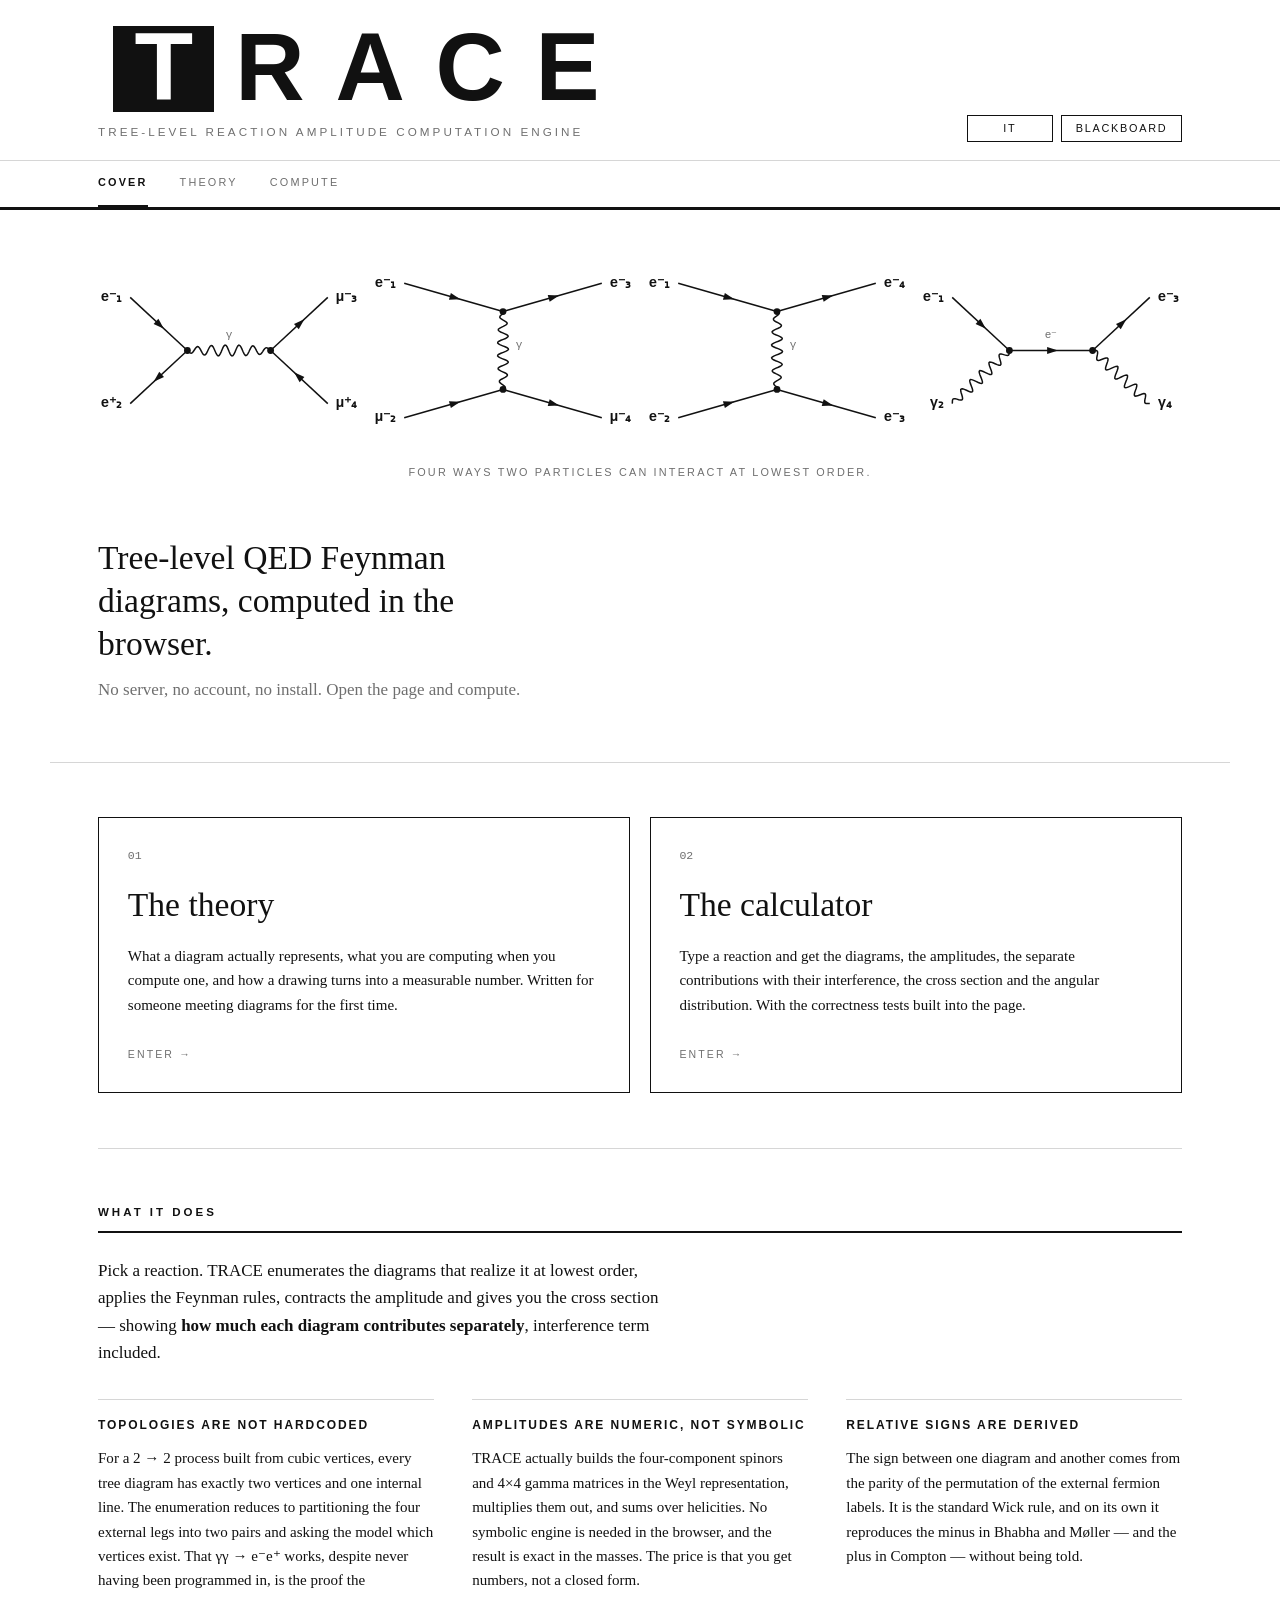
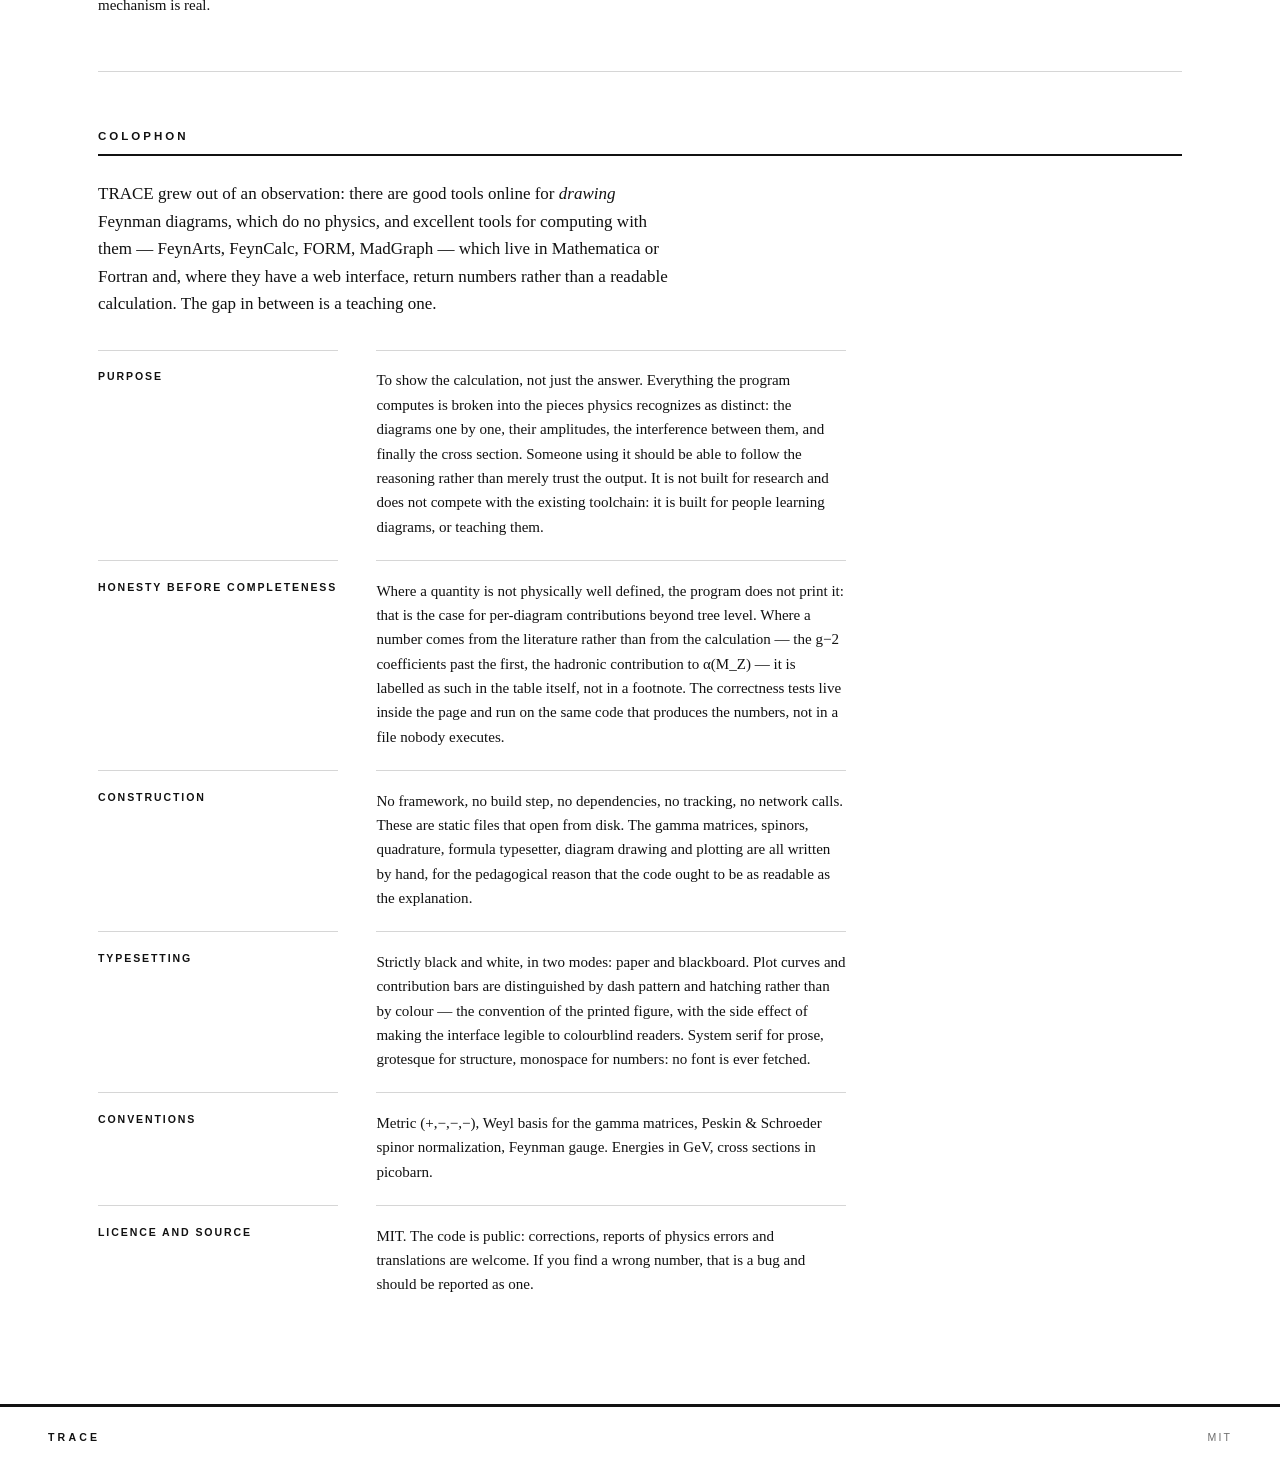
==== index.html @ 5abd56a6 "TRACE: tree-level QED Feynman diagram calculator A browser-based calculator that enumerates the tree" ====
<!doctype html>
<html lang="it" data-theme="paper">
<head>
<meta charset="utf-8">
<meta name="viewport" content="width=device-width, initial-scale=1">
<title>TRACE — Tree-level Reaction Amplitude Computation Engine</title>
<meta name="description" content="Tree-level QED Feynman diagrams computed in the browser: topologies, helicity amplitudes, cross sections.">
<link rel="icon" href="data:image/svg+xml;utf8,<svg xmlns='http://www.w3.org/2000/svg' viewBox='0 0 64 64'><circle cx='32' cy='32' r='32' fill='%23000'/><g stroke='%23fff' stroke-width='2.6' fill='none' stroke-linecap='round' stroke-linejoin='round'><path d='M11 19 H53'/><path d='M11 45 H53'/><path d='M32 19 L37 24 L27 30 L37 36 L27 42 L32 45'/></g><circle cx='32' cy='19' r='3.2' fill='%23fff'/><circle cx='32' cy='45' r='3.2' fill='%23fff'/></svg>">
<link rel="stylesheet" href="assets/css/trace.css">
<script>document.documentElement.dataset.theme = localStorage.getItem('trace-theme') || 'paper';</script>
</head>
<body class="page-home">

<header class="masthead">
  <div class="masthead-inner">
    <div class="brand">
      <h1 class="wordmark" data-mark="0">TRACE</h1>
      <p class="expand">Tree-level Reaction Amplitude Computation Engine</p>
    </div>
    <div class="toggles">
      <button id="langBtn" class="toggle" type="button">EN</button>
      <button id="themeBtn" class="toggle" type="button">lavagna</button>
    </div>
  </div>
  <nav class="nav">
    <div class="nav-inner">
      <a href="index.html" data-i18n="nav.home">Copertina</a>
      <a href="theory.html" data-i18n="nav.theory">Teoria</a>
      <a href="compute.html" data-i18n="nav.compute">Calcolo</a>
    </div>
  </nav>
</header>

<section class="hero">
  <div id="hero" class="hero-strip"></div>
  <p class="hero-caption" data-i18n="hero.caption"></p>
</section>

<div class="lede">
  <p class="lede-1" data-i18n="tagline"></p>
  <p class="lede-2" data-i18n="subtagline"></p>
</div>

<main>

  <section class="block">
    <div class="doors">
      <a class="door" href="theory.html">
        <span class="door-num">01</span>
        <h2 data-i18n="home.doorTheoryT"></h2>
        <p data-i18n="home.doorTheoryD"></p>
        <span class="door-go" data-i18n="home.enter"></span>
      </a>
      <a class="door" href="compute.html">
        <span class="door-num">02</span>
        <h2 data-i18n="home.doorComputeT"></h2>
        <p data-i18n="home.doorComputeD"></p>
        <span class="door-go" data-i18n="home.enter"></span>
      </a>
    </div>
  </section>

  <section class="block">
    <h2 data-i18n="sec.what"></h2>
    <p class="lead" data-i18n-html="what.lead"></p>
    <div class="triptych">
      <article>
        <h3 data-i18n="what.p1.title"></h3>
        <p data-i18n="what.p1"></p>
      </article>
      <article>
        <h3 data-i18n="what.p2.title"></h3>
        <p data-i18n="what.p2"></p>
      </article>
      <article>
        <h3 data-i18n="what.p3.title"></h3>
        <p data-i18n="what.p3"></p>
      </article>
    </div>
  </section>

  <section class="block" id="colophon">
    <h2 data-i18n="sec.colophon"></h2>
    <p class="lead" data-i18n-html="col.lead"></p>
    <dl class="colophon">
      <dt data-i18n="col.purposeT"></dt><dd data-i18n-html="col.purposeB"></dd>
      <dt data-i18n="col.honestT"></dt><dd data-i18n-html="col.honestB"></dd>
      <dt data-i18n="col.madeT"></dt><dd data-i18n-html="col.madeB"></dd>
      <dt data-i18n="col.typeT"></dt><dd data-i18n-html="col.typeB"></dd>
      <dt data-i18n="col.convT"></dt><dd data-i18n-html="col.convB"></dd>
      <dt data-i18n="col.licT"></dt><dd data-i18n-html="col.licB"></dd>
    </dl>
  </section>

</main>

<footer>
  <span class="fmark">TRACE</span>
  <span>MIT</span>
</footer>

<script src="assets/js/i18n.js"></script>
<script src="assets/js/tex.js"></script>
<script src="assets/js/complex.js"></script>
<script src="assets/js/dirac.js"></script>
<script src="assets/js/model.js"></script>
<script src="assets/js/topology.js"></script>
<script src="assets/js/alpha.js"></script>
<script src="assets/js/amplitude.js"></script>
<script src="assets/js/render.js"></script>
<script src="assets/js/hero.js"></script>
<script src="assets/js/shell.js"></script>
<script>
  PAGE.onTheme = () => initHero(document.getElementById('hero'));
  document.addEventListener('DOMContentLoaded', () => {
    bootShell();
    initHero(document.getElementById('hero'));
    let rt;
    window.addEventListener('resize', () => {
      clearTimeout(rt);
      rt = setTimeout(() => initHero(document.getElementById('hero')), 150);
    });
  });
</script>
</body>
</html>
---- assets/css/trace.css ----
/* TRACE — strictly monochrome, print-derived styling.

   Two modes, both black and white: "paper" (ink on white) and "board"
   (chalk on black). No hue anywhere. Series and quantities are told apart by
   line pattern, hatching and weight — the way a printed physics figure does it,
   which also happens to make the whole thing colourblind-proof by construction.

   System fonts only; nothing is fetched. */

:root[data-theme='paper'] {
  --paper: #ffffff;
  --ink: #111111;
  --mid: #6f6f6f;
  --hair: #d6d6d6;
  --wash: #f3f3f3;
}

:root[data-theme='board'] {
  --paper: #0c0c0c;
  --ink: #f0f0f0;
  --mid: #8c8c8c;
  --hair: #2d2d2d;
  --wash: #171717;
}

:root {
  --serif: 'Iowan Old Style', 'Palatino Linotype', Palatino, Georgia, 'Times New Roman', serif;
  --sans: 'Helvetica Neue', Helvetica, Arial, system-ui, sans-serif;
  --mono: ui-monospace, 'Cascadia Mono', 'SF Mono', Menlo, Consolas, monospace;
  --measure: 68ch;
  --gutter: clamp(1.1rem, 4vw, 3rem);
}

* { box-sizing: border-box; }

html { -webkit-text-size-adjust: 100%; }

body {
  margin: 0;
  background: var(--paper);
  color: var(--ink);
  font: 17px/1.62 var(--serif);
  -webkit-font-smoothing: antialiased;
}

::selection { background: var(--ink); color: var(--paper); }

/* ---------- masthead ---------- */

.masthead { border-bottom: 3px solid var(--ink); }
.masthead-inner {
  max-width: 1180px;
  margin: 0 auto;
  padding: 1.6rem var(--gutter) 1.1rem;
  display: flex;
  align-items: flex-end;
  justify-content: space-between;
  gap: 1.5rem;
  flex-wrap: wrap;
}
/* The wordmark is a link on the subpages and plain text on the cover; without
   this it inherits the browser's default link colour there and the title is a
   different colour depending on which page you are on. */
.wordmark a { color: inherit; text-decoration: none; }

/* One letter per page is set in negative — paper on ink — so each section of
   the site is identifiable at a glance without introducing a second colour. */
.wordmark .ltr { display: inline-block; }
.wordmark .ltr.neg {
  background: var(--ink);
  color: var(--paper);
  padding: 0 0.06em 0.04em;
  margin-right: 0.06em;
}

.wordmark {
  font-family: var(--sans);
  font-size: clamp(2.9rem, 11vw, 6rem);
  font-weight: 800;
  letter-spacing: 0.16em;
  line-height: 0.86;
  margin: 0;
  text-indent: 0.16em;
}
.expand {
  font-family: var(--sans);
  font-size: clamp(0.6rem, 1.5vw, 0.73rem);
  letter-spacing: 0.26em;
  text-transform: uppercase;
  color: var(--mid);
  margin: 0.7rem 0 0;
}

.toggles { display: flex; gap: 0.5rem; }
.toggle {
  font-family: var(--sans);
  font-size: 0.68rem;
  letter-spacing: 0.16em;
  text-transform: uppercase;
  background: transparent;
  color: var(--ink);
  border: 1.5px solid var(--ink);
  padding: 0.42rem 0.85rem;
  cursor: pointer;
  min-width: 5.4rem;
}
.toggle:hover { background: var(--ink); color: var(--paper); }

/* ---------- hero: the diagrams are the front page ---------- */

.hero {
  max-width: 1180px;
  margin: 0 auto;
  padding: clamp(1.5rem, 5vw, 3.2rem) var(--gutter) 1.2rem;
}
.hero-strip {
  display: flex;
  flex-wrap: wrap;
  gap: 14px;
  justify-content: center;
  align-items: center;
}
.hero-strip canvas { display: block; }
.hero-caption {
  font-family: var(--sans);
  font-size: 0.68rem;
  letter-spacing: 0.2em;
  text-transform: uppercase;
  color: var(--mid);
  text-align: center;
  margin: 1.6rem 0 0;
}

.lede {
  max-width: 1180px;
  margin: 0 auto;
  padding: 0 var(--gutter) clamp(2rem, 6vw, 3.6rem);
  border-bottom: 1px solid var(--hair);
}
.lede-1 {
  font-size: clamp(1.35rem, 3.4vw, 2.1rem);
  line-height: 1.28;
  margin: 2.2rem 0 0.7rem;
  max-width: 26ch;
  font-weight: 400;
}
.lede-2 { color: var(--mid); margin: 0; max-width: var(--measure); }

/* ---------- blocks ---------- */

main {
  max-width: 1180px;
  margin: 0 auto;
  padding: 0 var(--gutter);
}

.block { padding: clamp(2.2rem, 6vw, 3.4rem) 0; border-bottom: 1px solid var(--hair); }
.block:last-child { border-bottom: 0; }

.block > h2 {
  font-family: var(--sans);
  font-size: 0.72rem;
  font-weight: 700;
  letter-spacing: 0.26em;
  text-transform: uppercase;
  margin: 0 0 1.5rem;
  padding-bottom: 0.55rem;
  border-bottom: 2px solid var(--ink);
  display: flex;
  justify-content: space-between;
  align-items: baseline;
  gap: 1rem;
  flex-wrap: wrap;
}
.rule-count { font-weight: 400; letter-spacing: 0.12em; color: var(--mid); }
.rule-count b { color: var(--ink); font-weight: 700; }

h3 {
  font-family: var(--sans);
  font-size: 0.75rem;
  font-weight: 700;
  letter-spacing: 0.16em;
  text-transform: uppercase;
  margin: 2rem 0 0.7rem;
}

.lead { max-width: var(--measure); margin: 0 0 1.2rem; }
.help { color: var(--mid); font-size: 0.88rem; max-width: var(--measure); margin: 1rem 0 0; }
.aside {
  color: var(--mid);
  font-size: 0.88rem;
  border-left: 2px solid var(--hair);
  padding-left: 1rem;
  margin: 1.3rem 0 0;
  max-width: var(--measure);
}
.dim { color: var(--mid); }
.empty { color: var(--mid); font-style: italic; }

code {
  font-family: var(--mono);
  font-size: 0.86em;
  background: var(--wash);
  padding: 0.08em 0.35em;
  border: 1px solid var(--hair);
  white-space: nowrap;
}

/* ---------- triptych ---------- */

.triptych {
  display: grid;
  grid-template-columns: repeat(auto-fit, minmax(250px, 1fr));
  gap: 1.6rem 2.4rem;
  margin-top: 2rem;
}
.triptych article { border-top: 1px solid var(--hair); padding-top: 1rem; }
.triptych h3 { margin-top: 0; }
.triptych p { font-size: 0.94rem; margin: 0; }

/* ---------- controls ---------- */

.controls {
  display: grid;
  grid-template-columns: repeat(auto-fit, minmax(260px, 1fr));
  gap: 1.1rem 1.8rem;
  margin-bottom: 1rem;
}
.ctrl { display: flex; flex-direction: column; gap: 0.45rem; }
.ctrl.wide { grid-column: span 1; }
.ctrl label {
  font-family: var(--sans);
  font-size: 0.66rem;
  letter-spacing: 0.18em;
  text-transform: uppercase;
  color: var(--mid);
}
.echo { color: var(--ink); font-family: var(--mono); letter-spacing: 0; text-transform: none; }
.inline { display: flex; gap: 0.6rem; align-items: center; }
.inline .slider { flex: 1; }

select, input[type='text'], input[type='number'] {
  font-family: var(--mono);
  font-size: 0.92rem;
  background: var(--paper);
  color: var(--ink);
  border: 1.5px solid var(--ink);
  border-radius: 0;
  padding: 0.5rem 0.6rem;
  width: 100%;
}
input[type='number'] { width: 8.5rem; flex: none; }
select:focus-visible, input:focus-visible, .btn:focus-visible, .toggle:focus-visible {
  outline: 2px solid var(--ink);
  outline-offset: 2px;
}

.slider {
  -webkit-appearance: none; appearance: none;
  width: 100%; height: 1.5rem; background: transparent; cursor: pointer;
}
.slider::-webkit-slider-runnable-track { height: 2px; background: var(--ink); }
.slider::-moz-range-track { height: 2px; background: var(--ink); }
.slider::-webkit-slider-thumb {
  -webkit-appearance: none; appearance: none;
  width: 15px; height: 15px; margin-top: -6.5px;
  background: var(--paper); border: 2px solid var(--ink); border-radius: 50%;
}
.slider::-moz-range-thumb {
  width: 13px; height: 13px;
  background: var(--paper); border: 2px solid var(--ink); border-radius: 50%;
}

.btn {
  font-family: var(--sans);
  font-size: 0.68rem;
  letter-spacing: 0.18em;
  text-transform: uppercase;
  background: var(--ink);
  color: var(--paper);
  border: 1.5px solid var(--ink);
  padding: 0.55rem 1.2rem;
  cursor: pointer;
  white-space: nowrap;
}
.btn:hover { background: var(--paper); color: var(--ink); }

.error:empty { display: none; }
.error {
  font-size: 0.9rem;
  border: 1.5px solid var(--ink);
  border-left-width: 6px;
  padding: 0.7rem 0.9rem;
  margin: 0.8rem 0 0;
  max-width: var(--measure);
}

/* ---------- diagrams ---------- */

.diagram-grid {
  display: grid;
  grid-template-columns: repeat(auto-fit, minmax(300px, 1fr));
  gap: 1.4rem;
}
.diagram { margin: 0; border: 1.5px solid var(--ink); padding: 0.9rem 1rem 1.1rem; }
.diagram-head {
  display: flex;
  justify-content: space-between;
  align-items: center;
  gap: 0.8rem;
  font-family: var(--sans);
  font-size: 0.64rem;
  letter-spacing: 0.16em;
  text-transform: uppercase;
  padding-bottom: 0.6rem;
  border-bottom: 1px solid var(--hair);
}
.diagram-head .chan { display: inline-flex; align-items: center; gap: 0.5rem; font-weight: 700; }
.diagram-head .sign { color: var(--mid); }
.diagram-head .sign.neg { color: var(--ink); font-weight: 700; }
.canvas-slot { display: flex; justify-content: center; padding: 0.6rem 0 0.2rem; }
.canvas-slot canvas { display: block; max-width: 100%; }

.expr {
  font-family: var(--mono);
  font-size: 0.74rem;
  line-height: 1.75;
  background: var(--wash);
  border: 1px solid var(--hair);
  padding: 0.6rem 0.7rem;
  margin-top: 0.5rem;
  overflow-x: auto;
  white-space: nowrap;
}

.meta {
  display: grid;
  grid-template-columns: auto 1fr;
  gap: 0.25rem 0.8rem;
  font-size: 0.78rem;
  margin: 0.8rem 0 0;
}
.meta dt {
  font-family: var(--sans);
  font-size: 0.6rem;
  letter-spacing: 0.14em;
  text-transform: uppercase;
  color: var(--mid);
  padding-top: 0.2em;
}
.meta dd { margin: 0; }
.contrib { font-size: 0.82rem; margin-top: 0.8rem; padding-top: 0.6rem; border-top: 1px solid var(--hair); }

/* ---------- results ---------- */

table.kv { width: 100%; border-collapse: collapse; max-width: 62ch; }
table.kv th {
  text-align: left;
  font-family: var(--sans);
  font-size: 0.66rem;
  font-weight: 400;
  letter-spacing: 0.12em;
  text-transform: uppercase;
  color: var(--mid);
  padding: 0.4rem 1.4rem 0.4rem 0;
  width: 16rem;
  vertical-align: baseline;
  border-bottom: 1px solid var(--hair);
}
table.kv td {
  font-family: var(--mono);
  font-size: 0.86rem;
  padding: 0.4rem 0;
  border-bottom: 1px solid var(--hair);
  font-variant-numeric: tabular-nums;
}
td.hi { font-weight: 700; font-size: 0.95rem; }

.bars { display: flex; flex-direction: column; gap: 0.55rem; max-width: 62ch; }
.barrow {
  display: grid;
  grid-template-columns: 7.5rem 1fr 11rem;
  gap: 0.9rem;
  align-items: center;
  font-family: var(--mono);
  font-size: 0.8rem;
  font-variant-numeric: tabular-nums;
}
.bartrack { border: 1px solid var(--ink); height: 15px; }
.barfill { height: 100%; }
.barval { text-align: right; }

.warn {
  border: 1.5px solid var(--ink);
  border-left-width: 6px;
  padding: 0.9rem 1rem;
  max-width: var(--measure);
  font-size: 0.94rem;
}

/* ---------- hatch patterns (bar fills) ---------- */

.barfill.pat-0 { background: var(--ink); }
.barfill.pat-1 {
  background-image: repeating-linear-gradient(45deg, var(--ink) 0 3px, transparent 3px 6px);
}
.barfill.pat-2 {
  background-image: repeating-linear-gradient(0deg, var(--ink) 0 2px, transparent 2px 5px);
}
.barfill.pat-3 {
  background-image: repeating-linear-gradient(90deg, var(--ink) 0 2px, transparent 2px 5px);
}
.barfill.pat-neg {
  background-image: repeating-linear-gradient(-45deg, var(--ink) 0 2px, transparent 2px 6px);
}

/* ---------- line swatches (legend, diagram headers) ---------- */

.pat {
  display: inline-block;
  width: 22px;
  height: 0;
  border-top-width: 2px;
  border-top-color: var(--ink);
  vertical-align: middle;
  flex: none;
}
.pat-0 { border-top-style: dashed; }
.pat-1 { border-top-style: dotted; }
.pat-2 { border-top-style: dashed; border-top-width: 3px; }
.pat-3 { border-top-style: dotted; border-top-width: 3px; }
.pat-total { border-top-style: solid; border-top-width: 3px; }

/* ---------- plot ---------- */

.plot-slot { width: 100%; }
#plot { display: block; width: 100%; }
.legend {
  display: flex;
  gap: 1.6rem;
  flex-wrap: wrap;
  font-family: var(--sans);
  font-size: 0.68rem;
  letter-spacing: 0.14em;
  text-transform: uppercase;
  color: var(--mid);
  margin-top: 0.9rem;
}
.legend span { display: inline-flex; align-items: center; gap: 0.5rem; }

/* ---------- theory ---------- */

.theory-item { border-bottom: 1px solid var(--hair); }
.theory-item:first-child { border-top: 1px solid var(--hair); }
.theory-item summary {
  cursor: pointer;
  list-style: none;
  padding: 0.95rem 2rem 0.95rem 0;
  font-family: var(--sans);
  font-size: 0.82rem;
  font-weight: 700;
  letter-spacing: 0.08em;
  text-transform: uppercase;
  position: relative;
  display: flex;
  align-items: baseline;
  gap: 1rem;
}
.theory-item summary::-webkit-details-marker { display: none; }
.theory-item summary::after {
  content: '+';
  position: absolute;
  right: 0.2rem;
  font-size: 1.2rem;
  font-weight: 400;
  color: var(--mid);
}
.theory-item[open] summary::after { content: '−'; }
.theory-item summary:hover { color: var(--mid); }
.tnum { font-family: var(--mono); color: var(--mid); font-weight: 400; }

.theory-body { padding: 0 0 1.6rem; max-width: var(--measure); }
.theory-body p { margin: 0 0 1rem; font-size: 0.96rem; }
/* Sub-heading inside a theory section: a rule and small caps, one step quieter
   than the section titles themselves. */
.theory-body h4 {
  font-family: var(--sans);
  font-size: 0.68rem;
  font-weight: 700;
  letter-spacing: 0.18em;
  text-transform: uppercase;
  margin: 2.2rem 0 0.9rem;
  padding-top: 0.9rem;
  border-top: 2px solid var(--ink);
}
.theory-body p.formula {
  font-family: var(--mono);
  font-size: 0.84rem;
  background: var(--wash);
  border: 1px solid var(--hair);
  padding: 0.9rem 1rem;
  overflow-x: auto;
  text-align: center;
  line-height: 1.9;
}
.theory-body p.aside { font-size: 0.88rem; }

table.rules { width: 100%; border-collapse: collapse; margin: 1.2rem 0; font-size: 0.88rem; }
table.rules th {
  text-align: left;
  font-family: var(--sans);
  font-size: 0.64rem;
  font-weight: 400;
  letter-spacing: 0.12em;
  text-transform: uppercase;
  color: var(--mid);
  padding: 0.5rem 1rem 0.5rem 0;
  vertical-align: top;
  white-space: nowrap;
  border-bottom: 1px solid var(--hair);
}
table.rules td { padding: 0.5rem 1rem 0.5rem 0; vertical-align: top; border-bottom: 1px solid var(--hair); }
table.rules td:last-child { color: var(--mid); font-size: 0.86rem; }

/* ---------- validation ---------- */

table.checks { width: 100%; border-collapse: collapse; font-size: 0.82rem; margin-top: 1.2rem; }
table.checks th {
  text-align: left;
  font-family: var(--sans);
  font-size: 0.62rem;
  font-weight: 700;
  letter-spacing: 0.16em;
  text-transform: uppercase;
  padding: 0.45rem 0.9rem 0.45rem 0;
  border-bottom: 2px solid var(--ink);
}
table.checks td { padding: 0.5rem 0.9rem 0.5rem 0; border-bottom: 1px solid var(--hair); vertical-align: top; }
table.checks td.num { font-family: var(--mono); font-variant-numeric: tabular-nums; white-space: nowrap; }
td.pass, td.fail { font-family: var(--sans); font-size: 0.66rem; letter-spacing: 0.14em; font-weight: 700; }
td.fail { background: var(--ink); color: var(--paper); text-align: center; }
.verdict { font-family: var(--sans); font-size: 0.78rem; letter-spacing: 0.14em; text-transform: uppercase; font-weight: 700; margin: 1.1rem 0 0; }

/* Wide tables scroll inside their own box rather than pushing the page sideways. */
.scroll-x { overflow-x: auto; margin: 1.2rem 0; }
table.series td { white-space: nowrap; }
/* Marks the one row the page computes itself, as opposed to quoting. */
td.own { font-weight: 700; }

/* ---------- footer ---------- */

footer {
  border-top: 3px solid var(--ink);
  margin-top: 2rem;
  padding: 1.4rem var(--gutter);
  display: flex;
  justify-content: space-between;
  font-family: var(--sans);
  font-size: 0.66rem;
  letter-spacing: 0.2em;
  text-transform: uppercase;
  color: var(--mid);
}
.fmark { color: var(--ink); font-weight: 800; letter-spacing: 0.3em; }

/* ---------- navigation ---------- */

.nav { border-top: 1px solid var(--hair); }
.nav-inner {
  max-width: 1180px;
  margin: 0 auto;
  padding: 0 var(--gutter);
  display: flex;
  gap: 2rem;
}
.nav a {
  font-family: var(--sans);
  font-size: 0.68rem;
  letter-spacing: 0.2em;
  text-transform: uppercase;
  color: var(--mid);
  text-decoration: none;
  padding: 0.85rem 0;
  border-bottom: 3px solid transparent;
  margin-bottom: -1px;
}
.nav a:hover { color: var(--ink); }
.nav a.active { color: var(--ink); font-weight: 700; border-bottom-color: var(--ink); }

/* ---------- landing doors ---------- */

.doors { display: grid; grid-template-columns: repeat(auto-fit, minmax(280px, 1fr)); gap: 1.2rem; }
.door {
  display: block;
  border: 1.5px solid var(--ink);
  padding: 1.8rem 1.8rem 1.6rem;
  text-decoration: none;
  color: inherit;
  position: relative;
}
.door:hover { background: var(--ink); color: var(--paper); }
.door:hover .door-num, .door:hover .door-go { color: var(--paper); }
.door-num {
  font-family: var(--mono);
  font-size: 0.72rem;
  color: var(--mid);
  display: block;
  margin-bottom: 0.8rem;
}
.door h2 {
  font-family: var(--serif);
  font-size: clamp(1.5rem, 3.5vw, 2.1rem);
  font-weight: 400;
  letter-spacing: 0;
  text-transform: none;
  margin: 0 0 0.7rem;
  border: 0;
  padding: 0;
  display: block;
}
.door p { margin: 0 0 1.4rem; font-size: 0.94rem; }
.door-go {
  font-family: var(--sans);
  font-size: 0.66rem;
  letter-spacing: 0.2em;
  text-transform: uppercase;
  color: var(--mid);
}
.door-go::after { content: ' →'; }

/* ---------- colophon ---------- */

.colophon {
  display: grid;
  grid-template-columns: minmax(9rem, 15rem) 1fr;
  gap: 0 2.4rem;
  margin: 2rem 0 0;
  max-width: 88ch;
}
.colophon dt {
  font-family: var(--sans);
  font-size: 0.66rem;
  font-weight: 700;
  letter-spacing: 0.18em;
  text-transform: uppercase;
  padding: 1.1rem 0 0;
  border-top: 1px solid var(--hair);
}
.colophon dd {
  margin: 0;
  padding: 1.1rem 0 1.3rem;
  border-top: 1px solid var(--hair);
  font-size: 0.94rem;
}
@media (max-width: 640px) {
  .colophon { grid-template-columns: 1fr; gap: 0; }
  .colophon dd { border-top: 0; padding-top: 0.5rem; }
}

/* ---------- maths (see tex.js) ---------- */

.tx { font-family: var(--serif); white-space: nowrap; }
.tx-var { font-style: italic; }
.tx-num, .tx-sym, .tx-text, .tx-cal { font-style: normal; }
.tx-cal { font-size: 1.06em; }
.tx-op { padding: 0 0.16em; font-style: normal; }
.tx-delim { padding: 0 0.04em; }
.tx-unknown { color: var(--mid); font-family: var(--mono); font-size: 0.8em; }

.tx sup, .tx sub { font-size: 0.68em; line-height: 0; position: relative; }
.tx sup { top: -0.5em; }
.tx sub { bottom: -0.28em; }

.tx-frac {
  display: inline-flex;
  flex-direction: column;
  vertical-align: -0.48em;
  text-align: center;
  margin: 0 0.22em;
  font-size: 0.95em;
}
.tx-frac .tx-num-part { padding: 0 0.35em 0.1em; border-bottom: 1px solid currentColor; }
.tx-frac .tx-den { padding: 0.1em 0.35em 0; }

.tx-acc { display: inline-block; position: relative; }
.tx-overline { border-top: 1px solid currentColor; margin-top: 0.14em; }
.tx-hat::before, .tx-vec::before, .tx-tilde::before {
  position: absolute; left: 0; right: 0; top: -0.72em;
  text-align: center; font-size: 0.8em; line-height: 1;
}
.tx-hat::before { content: '^'; }
.tx-vec::before { content: '→'; }
.tx-tilde::before { content: '~'; }

/* Dirac slash: a rule drawn through the glyph, not a borrowed character. */
.tx-slashed { position: relative; display: inline-block; padding: 0 0.06em; }
.tx-slashed::after {
  content: '';
  position: absolute;
  left: 50%; top: 50%;
  width: 1.02em; height: 1px;
  background: currentColor;
  transform: translate(-50%, -50%) rotate(-62deg);
}

.tx-sqrt { display: inline-block; }
.tx-sqrt .tx-radic { padding-right: 0.05em; }
.tx-sqrt .tx-rad { border-top: 1px solid currentColor; padding: 0.06em 0.15em 0 0.05em; }

.tx-space { display: inline-block; }

/* Display maths. Wrapping is allowed here (inline maths stays nowrap so that
   things like gamma^mu never break mid-symbol); the <wbr> markers emitted after
   binary operators decide where a long line gives way. */
.tx-display {
  display: block;
  text-align: center;
  white-space: normal;
  font-size: 1.18rem;
  line-height: 2.5;
  margin: 0;
}
/* Fractions carry their own vertical bulk, so they need room around them and
   should not be shrunk further in display position. */
.tx-display .tx-frac { font-size: 1em; vertical-align: -0.52em; margin: 0 0.3em; }
.tx-display sup { top: -0.62em; }
.tx-display sub { bottom: -0.3em; }

/* A displayed equation is set off from the prose by rules above and below
   rather than by a filled box: lighter on the page, and it prints. */
.formula-block {
  border-top: 1px solid var(--hair);
  border-bottom: 1px solid var(--hair);
  padding: 1.5rem 1rem 1.4rem;
  margin: 1.8rem 0;
  overflow-x: auto;
  overflow-y: hidden;
}
/* Consecutive equations in one block are separated, not crammed. */
.formula-block .tx-display + .tx-display { margin-top: 1.1rem; }

.formula-note {
  display: block;
  text-align: center;
  font-family: var(--sans);
  font-size: 0.64rem;
  letter-spacing: 0.14em;
  text-transform: uppercase;
  color: var(--mid);
  margin-top: 1rem;
  line-height: 1.5;
}

/* Inline maths inside running prose: nudge the baseline so subscripted symbols
   do not push the lines apart. */
.theory-body p .tx { line-height: 1; }

/* ---------- higher orders ---------- */

.switch {
  display: inline-flex;
  align-items: center;
  gap: 0.7rem;
  border: 1.5px solid var(--ink);
  padding: 0.6rem 1rem;
  cursor: pointer;
  font-family: var(--sans);
  font-size: 0.68rem;
  letter-spacing: 0.14em;
  text-transform: uppercase;
  margin: 0.4rem 0 1.4rem;
}
.switch input { accent-color: var(--ink); width: 15px; height: 15px; margin: 0; }
.switch:hover { background: var(--wash); }

.callout {
  border: 1.5px solid var(--ink);
  border-left-width: 6px;
  padding: 1rem 1.1rem;
  margin: 1.4rem 0 0;
  max-width: var(--measure);
}
.callout h4 {
  font-family: var(--sans);
  font-size: 0.66rem;
  letter-spacing: 0.16em;
  text-transform: uppercase;
  margin: 0 0 0.6rem;
}
.callout p { margin: 0; font-size: 0.92rem; }

/* ---------- narrow screens ---------- */

@media (max-width: 640px) {
  .barrow { grid-template-columns: 6rem 1fr; }
  .barval { grid-column: 2; text-align: left; }
  table.kv th { width: auto; font-size: 0.6rem; }
  .masthead-inner { align-items: flex-start; }
  .nav-inner { gap: 1.2rem; }
  .nav a { font-size: 0.6rem; letter-spacing: 0.12em; }
}

@media (prefers-reduced-motion: reduce) {
  * { animation: none !important; transition: none !important; }
}
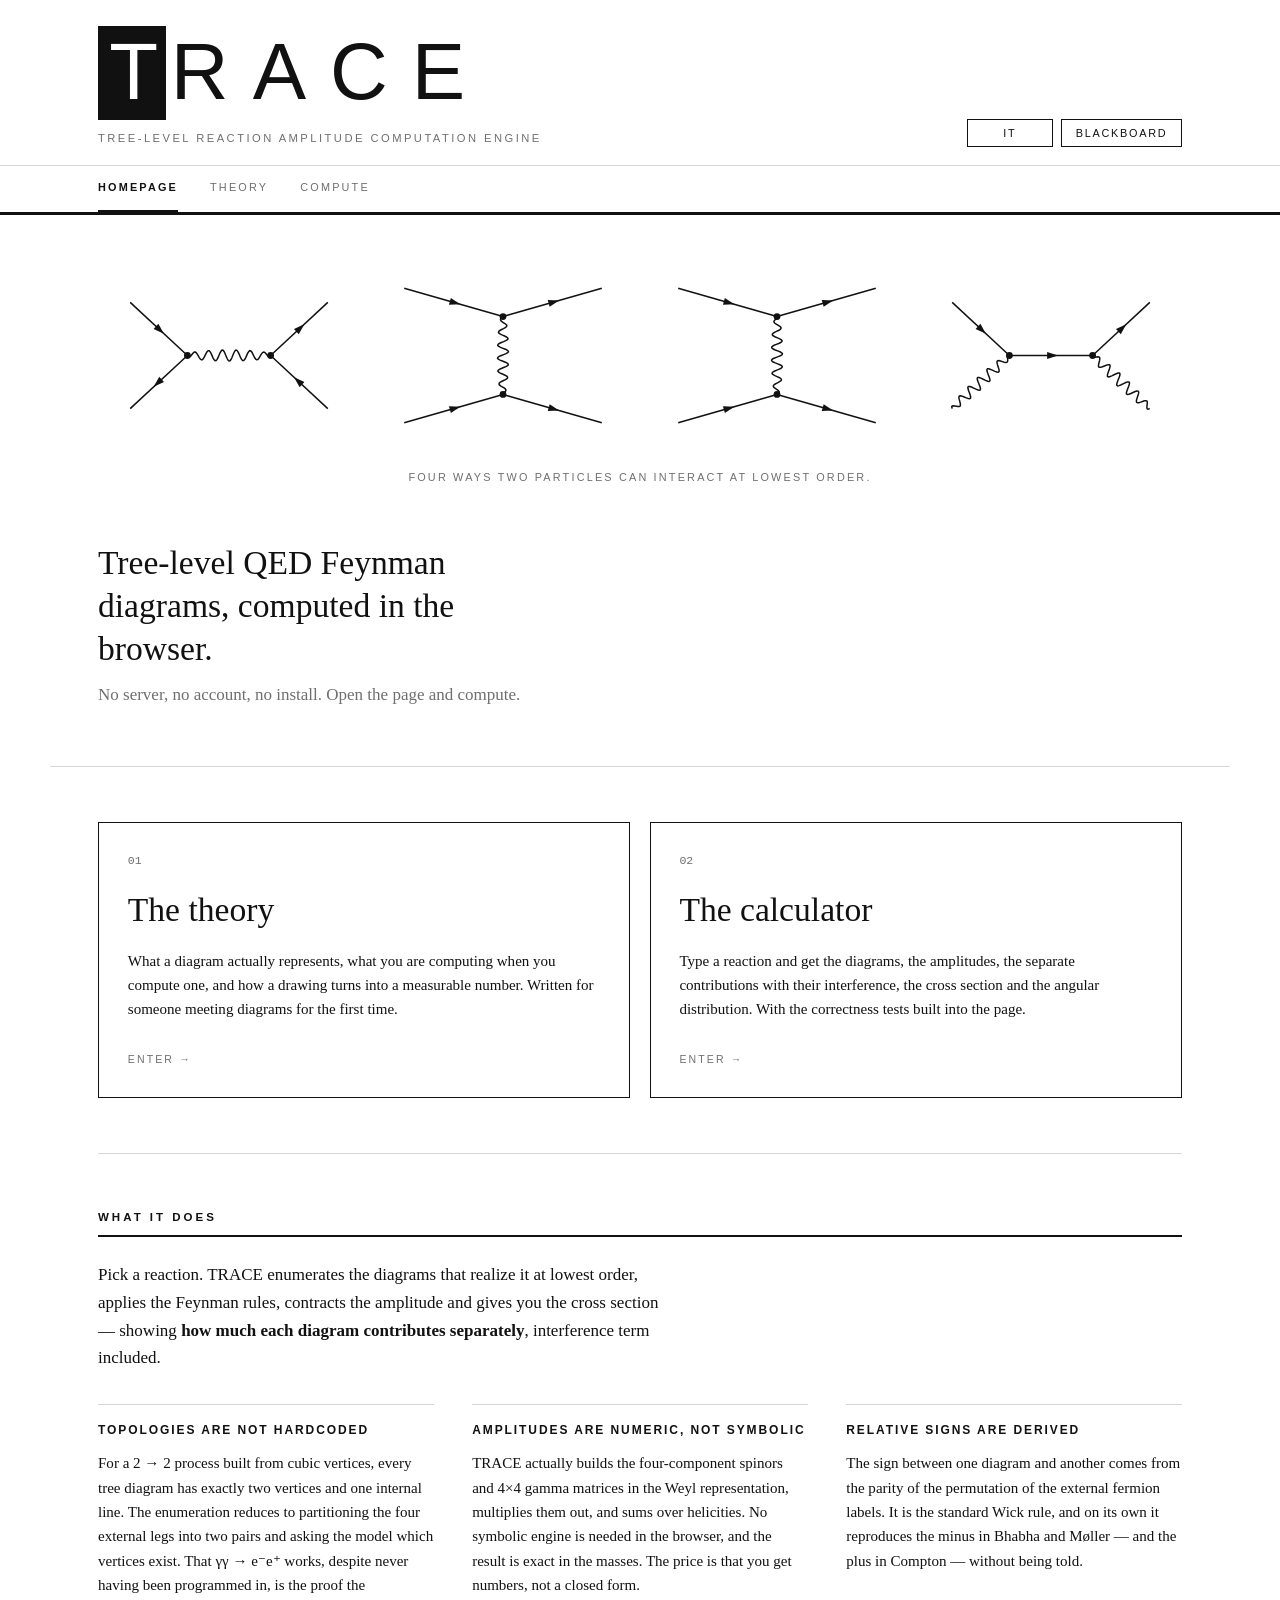
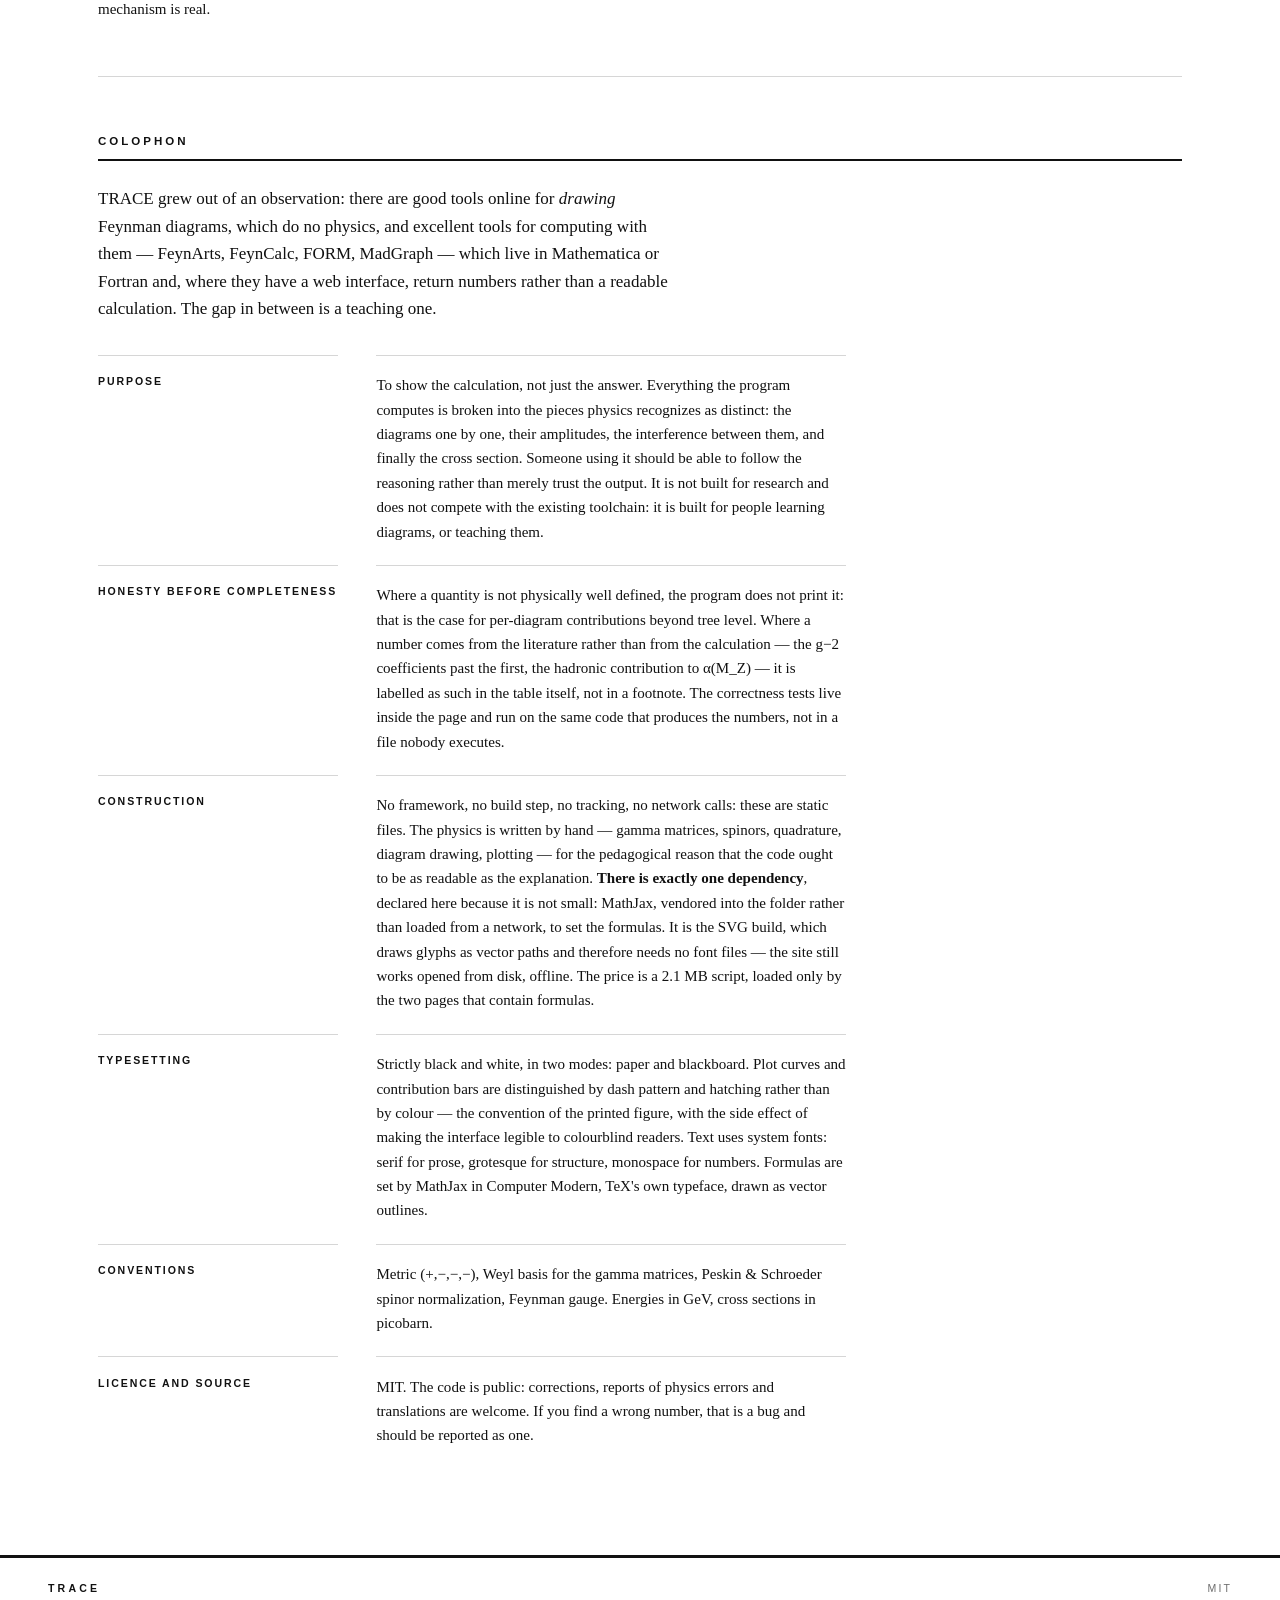
==== commit e05c2e19: "Set the mathematics with MathJax; page titles are just TRACE The hand-written typesetter produced co" ====
--- a/index.html
+++ b/index.html
@@ -3,7 +3,7 @@
 <head>
 <meta charset="utf-8">
 <meta name="viewport" content="width=device-width, initial-scale=1">
-<title>TRACE — Tree-level Reaction Amplitude Computation Engine</title>
+<title>TRACE</title>
 <meta name="description" content="Tree-level QED Feynman diagrams computed in the browser: topologies, helicity amplitudes, cross sections.">
 <link rel="icon" href="data:image/svg+xml;utf8,<svg xmlns='http://www.w3.org/2000/svg' viewBox='0 0 64 64'><circle cx='32' cy='32' r='32' fill='%23000'/><g stroke='%23fff' stroke-width='2.6' fill='none' stroke-linecap='round' stroke-linejoin='round'><path d='M11 19 H53'/><path d='M11 45 H53'/><path d='M32 19 L37 24 L27 30 L37 36 L27 42 L32 45'/></g><circle cx='32' cy='19' r='3.2' fill='%23fff'/><circle cx='32' cy='45' r='3.2' fill='%23fff'/></svg>">
 <link rel="stylesheet" href="assets/css/trace.css">
@@ -24,7 +24,7 @@
   </div>
   <nav class="nav">
     <div class="nav-inner">
-      <a href="index.html" data-i18n="nav.home">Copertina</a>
+      <a href="index.html" data-i18n="nav.home">Homepage</a>
       <a href="theory.html" data-i18n="nav.theory">Teoria</a>
       <a href="compute.html" data-i18n="nav.compute">Calcolo</a>
     </div>
@@ -100,7 +100,7 @@
 </footer>
 
 <script src="assets/js/i18n.js"></script>
-<script src="assets/js/tex.js"></script>
+<script src="assets/js/math.js"></script>
 <script src="assets/js/complex.js"></script>
 <script src="assets/js/dirac.js"></script>
 <script src="assets/js/model.js"></script>
--- a/assets/css/trace.css
+++ b/assets/css/trace.css
@@ -5,7 +5,8 @@
    line pattern, hatching and weight — the way a printed physics figure does it,
    which also happens to make the whole thing colourblind-proof by construction.
 
-   System fonts only; nothing is fetched. */
+   System fonts for text; formulas are set by MathJax in Computer Modern.
+   Nothing is fetched at runtime — MathJax is vendored under assets/vendor. */
 
 :root[data-theme='paper'] {
   --paper: #ffffff;
@@ -66,29 +67,38 @@
 /* One letter per page is set in negative — paper on ink — so each section of
    the site is identifiable at a glance without introducing a second colour. */
 .wordmark .ltr { display: inline-block; }
+/* The negative letter needs its own tighter tracking: the block would otherwise
+   inherit the wordmark's wide letterspace as trailing padding inside the box. */
 .wordmark .ltr.neg {
   background: var(--ink);
   color: var(--paper);
-  padding: 0 0.06em 0.04em;
+  padding: 0.08em 0.1em 0.1em 0.14em;
   margin-right: 0.06em;
-}
-
+  letter-spacing: 0;
+}
+
+/* The wordmark is set light and wide rather than heavy: at this size the
+   letterforms carry the presence, and the weight was fighting the line work of
+   the diagrams below it. The subtitle is optically aligned to the left edge of
+   the T — a wide letterspace shifts the visual left edge, which is why the
+   negative text-indent is needed to make the two line up. */
+.brand { display: block; }
 .wordmark {
   font-family: var(--sans);
-  font-size: clamp(2.9rem, 11vw, 6rem);
-  font-weight: 800;
-  letter-spacing: 0.16em;
-  line-height: 0.86;
+  font-size: clamp(2.6rem, 9.5vw, 5rem);
+  font-weight: 300;
+  letter-spacing: 0.3em;
+  line-height: 1;
   margin: 0;
-  text-indent: 0.16em;
 }
 .expand {
   font-family: var(--sans);
-  font-size: clamp(0.6rem, 1.5vw, 0.73rem);
-  letter-spacing: 0.26em;
-  text-transform: uppercase;
-  color: var(--mid);
-  margin: 0.7rem 0 0;
+  font-size: clamp(0.58rem, 1.4vw, 0.7rem);
+  font-weight: 400;
+  letter-spacing: 0.22em;
+  text-transform: uppercase;
+  color: var(--mid);
+  margin: 0.55rem 0 0;
 }
 
 .toggles { display: flex; gap: 0.5rem; }
@@ -321,17 +331,20 @@
 .canvas-slot { display: flex; justify-content: center; padding: 0.6rem 0 0.2rem; }
 .canvas-slot canvas { display: block; max-width: 100%; }
 
+/* The amplitude, set by MathJax. A tree amplitude is a long expression and the
+   card is narrow, so it is allowed to scroll inside its own rule-bounded strip
+   rather than being shrunk to illegibility. */
 .expr {
-  font-family: var(--mono);
-  font-size: 0.74rem;
-  line-height: 1.75;
-  background: var(--wash);
-  border: 1px solid var(--hair);
-  padding: 0.6rem 0.7rem;
-  margin-top: 0.5rem;
+  border-top: 1px solid var(--hair);
+  border-bottom: 1px solid var(--hair);
+  padding: 0.7rem 0.4rem 0.6rem;
+  margin-top: 0.7rem;
   overflow-x: auto;
-  white-space: nowrap;
-}
+  overflow-y: hidden;
+}
+.expr mjx-container { font-size: 88%; }
+.expr .math-display mjx-container[display="true"] { margin: 0.2em 0 !important; }
+.meta mjx-container { font-size: 92%; }
 
 .meta {
   display: grid;
@@ -521,6 +534,9 @@
 }
 table.rules td { padding: 0.5rem 1rem 0.5rem 0; vertical-align: top; border-bottom: 1px solid var(--hair); }
 table.rules td:last-child { color: var(--mid); font-size: 0.86rem; }
+/* Inside a scroller the table may take its natural width rather than being
+   crushed; the description column is what would otherwise collapse. */
+.scroll-x table.rules { min-width: 34rem; }
 
 /* ---------- validation ---------- */
 
@@ -657,88 +673,32 @@
   .colophon dd { border-top: 0; padding-top: 0.5rem; }
 }
 
-/* ---------- maths (see tex.js) ---------- */
-
-.tx { font-family: var(--serif); white-space: nowrap; }
-.tx-var { font-style: italic; }
-.tx-num, .tx-sym, .tx-text, .tx-cal { font-style: normal; }
-.tx-cal { font-size: 1.06em; }
-.tx-op { padding: 0 0.16em; font-style: normal; }
-.tx-delim { padding: 0 0.04em; }
-.tx-unknown { color: var(--mid); font-family: var(--mono); font-size: 0.8em; }
-
-.tx sup, .tx sub { font-size: 0.68em; line-height: 0; position: relative; }
-.tx sup { top: -0.5em; }
-.tx sub { bottom: -0.28em; }
-
-.tx-frac {
-  display: inline-flex;
-  flex-direction: column;
-  vertical-align: -0.48em;
-  text-align: center;
-  margin: 0 0.22em;
-  font-size: 0.95em;
-}
-.tx-frac .tx-num-part { padding: 0 0.35em 0.1em; border-bottom: 1px solid currentColor; }
-.tx-frac .tx-den { padding: 0.1em 0.35em 0; }
-
-.tx-acc { display: inline-block; position: relative; }
-.tx-overline { border-top: 1px solid currentColor; margin-top: 0.14em; }
-.tx-hat::before, .tx-vec::before, .tx-tilde::before {
-  position: absolute; left: 0; right: 0; top: -0.72em;
-  text-align: center; font-size: 0.8em; line-height: 1;
-}
-.tx-hat::before { content: '^'; }
-.tx-vec::before { content: '→'; }
-.tx-tilde::before { content: '~'; }
-
-/* Dirac slash: a rule drawn through the glyph, not a borrowed character. */
-.tx-slashed { position: relative; display: inline-block; padding: 0 0.06em; }
-.tx-slashed::after {
-  content: '';
-  position: absolute;
-  left: 50%; top: 50%;
-  width: 1.02em; height: 1px;
-  background: currentColor;
-  transform: translate(-50%, -50%) rotate(-62deg);
-}
-
-.tx-sqrt { display: inline-block; }
-.tx-sqrt .tx-radic { padding-right: 0.05em; }
-.tx-sqrt .tx-rad { border-top: 1px solid currentColor; padding: 0.06em 0.15em 0 0.05em; }
-
-.tx-space { display: inline-block; }
-
-/* Display maths. Wrapping is allowed here (inline maths stays nowrap so that
-   things like gamma^mu never break mid-symbol); the <wbr> markers emitted after
-   binary operators decide where a long line gives way. */
-.tx-display {
-  display: block;
-  text-align: center;
-  white-space: normal;
-  font-size: 1.18rem;
-  line-height: 2.5;
-  margin: 0;
-}
-/* Fractions carry their own vertical bulk, so they need room around them and
-   should not be shrunk further in display position. */
-.tx-display .tx-frac { font-size: 1em; vertical-align: -0.52em; margin: 0 0.3em; }
-.tx-display sup { top: -0.62em; }
-.tx-display sub { bottom: -0.3em; }
+/* ---------- mathematics (MathJax SVG, see math.js) ---------- */
+
+/* MathJax's SVG output paints with currentColor, so the paper/blackboard
+   switch carries the formulas with it and no per-theme rule is needed. */
+mjx-container[jax="SVG"] { color: inherit; }
+mjx-container[jax="SVG"] svg { vertical-align: middle; }
+mjx-container:focus, mjx-container svg:focus { outline: none; }
+
+/* Inline maths sits in running prose: keep it from stretching the leading. */
+.math-inline { display: inline-block; line-height: 1; }
+.math-inline mjx-container { margin: 0 !important; }
+
+/* Display maths gets its own line, centred, with room to breathe. */
+.math-display { margin: 0; overflow-x: auto; overflow-y: hidden; padding: 0.15rem 0; }
+.math-display mjx-container[display="true"] { margin: 0.55em 0 !important; }
 
 /* A displayed equation is set off from the prose by rules above and below
    rather than by a filled box: lighter on the page, and it prints. */
 .formula-block {
   border-top: 1px solid var(--hair);
   border-bottom: 1px solid var(--hair);
-  padding: 1.5rem 1rem 1.4rem;
+  padding: 1.15rem 1rem 1rem;
   margin: 1.8rem 0;
   overflow-x: auto;
   overflow-y: hidden;
 }
-/* Consecutive equations in one block are separated, not crammed. */
-.formula-block .tx-display + .tx-display { margin-top: 1.1rem; }
-
 .formula-note {
   display: block;
   text-align: center;
@@ -747,31 +707,72 @@
   letter-spacing: 0.14em;
   text-transform: uppercase;
   color: var(--mid);
-  margin-top: 1rem;
+  margin-top: 0.9rem;
   line-height: 1.5;
 }
 
-/* Inline maths inside running prose: nudge the baseline so subscripted symbols
-   do not push the lines apart. */
-.theory-body p .tx { line-height: 1; }
-
 /* ---------- higher orders ---------- */
 
-.switch {
-  display: inline-flex;
+/* Segmented control for the calculation order. Two mutually exclusive states
+   read better as adjacent segments than as a checkbox, because neither is a
+   "default off" — they are two named accuracies. */
+.order-ctrl { margin-top: 1.6rem; }
+.segmented { display: flex; flex-wrap: wrap; border: 1.5px solid var(--ink); width: max-content; max-width: 100%; }
+.seg {
+  display: flex;
   align-items: center;
-  gap: 0.7rem;
-  border: 1.5px solid var(--ink);
-  padding: 0.6rem 1rem;
+  gap: 0.55rem;
+  padding: 0.6rem 1.1rem;
   cursor: pointer;
   font-family: var(--sans);
   font-size: 0.68rem;
+  letter-spacing: 0.1em;
+  text-transform: uppercase;
+  color: var(--mid);
+}
+.seg + .seg { border-left: 1.5px solid var(--ink); }
+.seg input { accent-color: var(--ink); width: 14px; height: 14px; margin: 0; flex: none; }
+.seg:hover { background: var(--wash); }
+.seg:has(input:checked) { background: var(--ink); color: var(--paper); font-weight: 700; }
+/* Fallback for engines without :has — the label text still changes weight. */
+.seg input:checked ~ span { font-weight: 700; }
+
+/* ---------- one-loop diagram gallery ---------- */
+
+.fam-head {
+  display: flex;
+  align-items: baseline;
+  gap: 0.8rem;
+  flex-wrap: wrap;
+  margin: 2.4rem 0 0.5rem;
+  padding-bottom: 0.5rem;
+  border-bottom: 1px solid var(--hair);
+}
+.fam-tag {
+  font-size: 0.58rem;
   letter-spacing: 0.14em;
-  text-transform: uppercase;
-  margin: 0.4rem 0 1.4rem;
-}
-.switch input { accent-color: var(--ink); width: 15px; height: 15px; margin: 0; }
-.switch:hover { background: var(--wash); }
+  border: 1px solid var(--mid);
+  color: var(--mid);
+  padding: 0.15rem 0.45rem;
+  font-weight: 400;
+}
+.fam-tag.yes { border-color: var(--ink); color: var(--paper); background: var(--ink); font-weight: 700; }
+.fam-n { margin-left: auto; font-family: var(--mono); color: var(--mid); font-weight: 400; letter-spacing: 0; }
+.fam-desc { font-size: 0.9rem; color: var(--mid); max-width: var(--measure); margin: 0 0 1.1rem; }
+
+.loop-grid {
+  display: grid;
+  grid-template-columns: repeat(auto-fill, minmax(150px, 1fr));
+  gap: 0.9rem;
+}
+.loop-cell { margin: 0; border: 1px solid var(--hair); padding: 0.5rem 0.4rem 0.4rem; text-align: center; }
+.loop-cell canvas { display: block; margin: 0 auto; max-width: 100%; }
+.loop-cell figcaption {
+  font-family: var(--mono);
+  font-size: 0.66rem;
+  color: var(--mid);
+  margin-top: 0.35rem;
+}
 
 .callout {
   border: 1.5px solid var(--ink);
